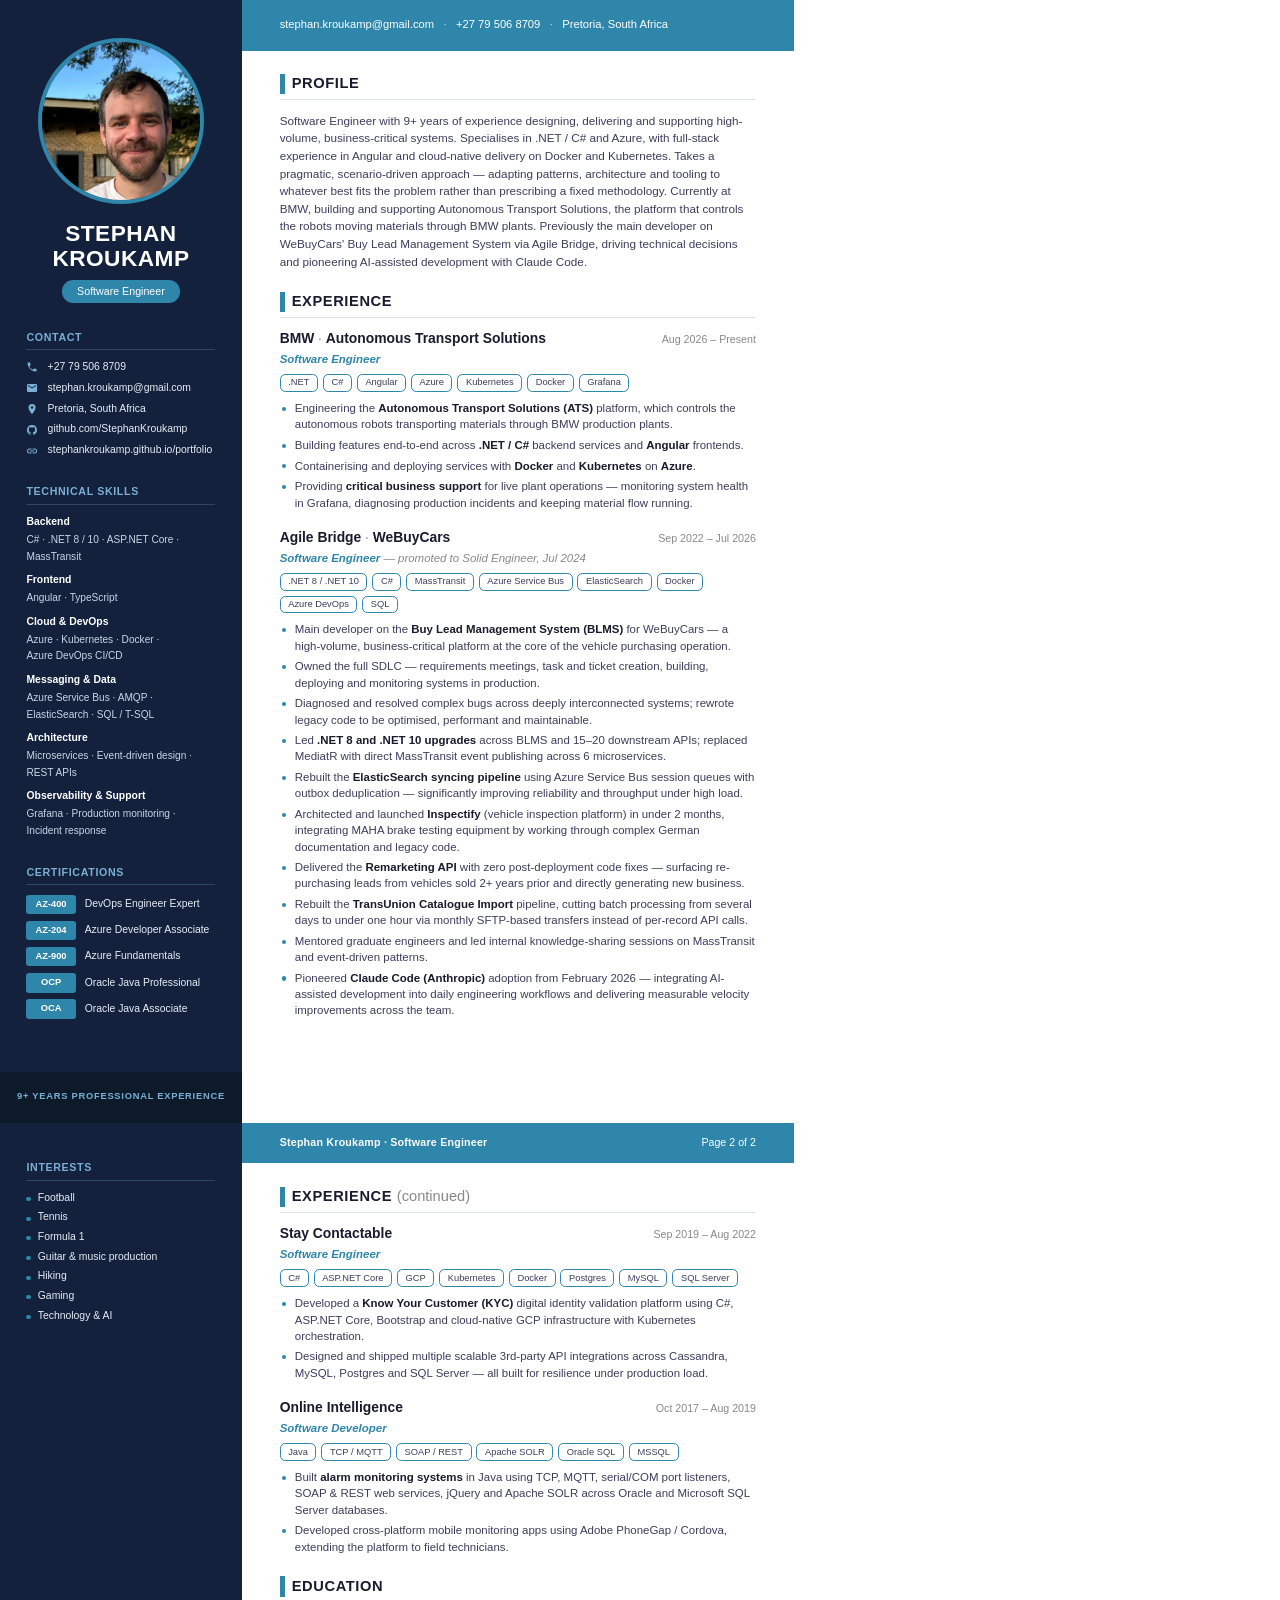
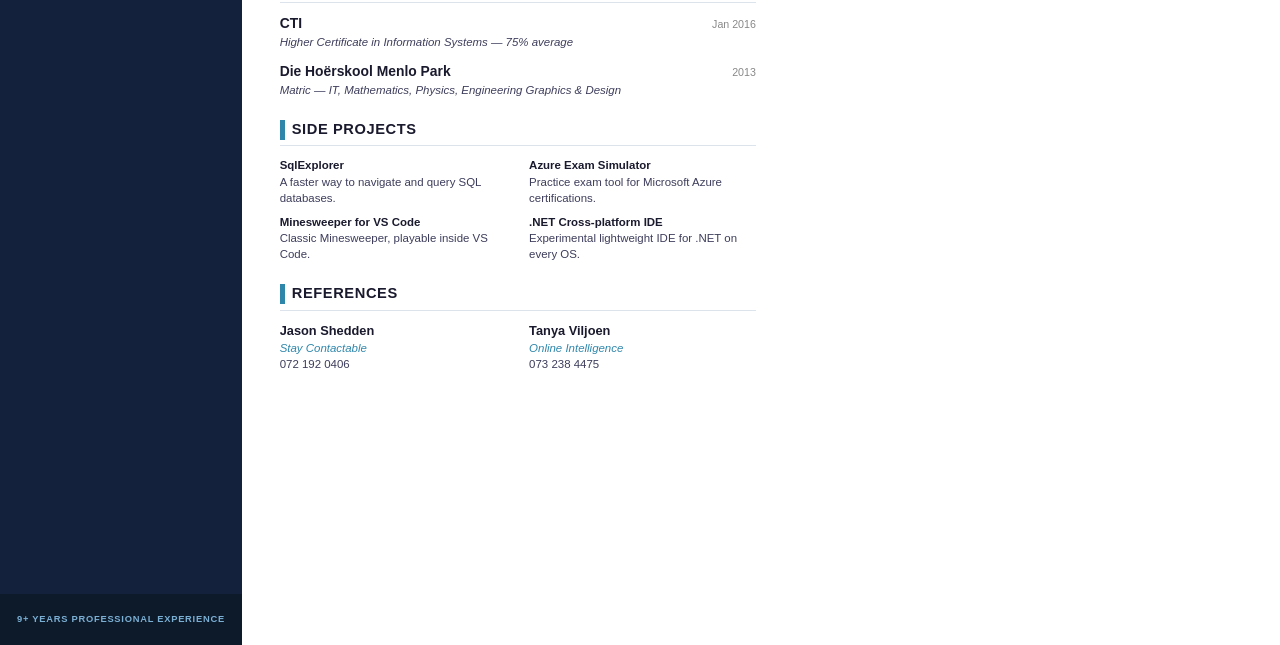
==== cv/cv.html @ 5bec6fa2 "Refresh CV PDF with BMW role and align site content - Rebuild the downloadable CV (2 pages, A4) from" ====
<!doctype html>
<html lang="en">
<head>
<meta charset="utf-8" />
<title>Stephan Kroukamp — CV</title>
<!--
  Source for ../Stephan_Kroukamp_CV.pdf — rebuild with ./build.sh (headless Chrome, A4, 2 pages).
-->
<style>
  @page { size: A4; margin: 0; }
  :root {
    --navy: #13213d;
    --navy-deep: #0c1a2a;
    --accent: #2e86ab;
    --accent-soft: #7bafd4;
    --ink: #1a1a2e;
    --text: #3d3d5c;
    --muted: #888;
    --rule: #dde3ea;
    --side-w: 64mm;
  }
  * { box-sizing: border-box; margin: 0; padding: 0; }
  html, body { background: #fff; }
  body {
    font-family: "Helvetica Neue", Helvetica, Arial, sans-serif;
    color: var(--text);
    font-size: 8.6pt;
    line-height: 1.42;
    -webkit-print-color-adjust: exact;
    print-color-adjust: exact;
  }

  .page {
    width: 210mm;
    height: 297mm;
    display: grid;
    grid-template-columns: var(--side-w) 1fr;
    overflow: hidden;
    page-break-after: always;
    break-after: page;
  }
  .page:last-child { page-break-after: auto; break-after: auto; }

  /* ---------- Sidebar ---------- */
  .side {
    background: var(--navy);
    color: #e6edf5;
    display: flex;
    flex-direction: column;
  }
  .side-inner { padding: 10mm 7mm 0; flex: 1; }
  .side-foot {
    background: var(--navy-deep);
    color: var(--accent-soft);
    font-weight: 700;
    font-size: 7pt;
    letter-spacing: .08em;
    text-align: center;
    padding: 5mm 4mm;
    text-transform: uppercase;
  }

  .photo {
    width: 44mm; height: 44mm;
    border-radius: 50%;
    border: 1.2mm solid var(--accent);
    overflow: hidden;
    margin: 0 auto 4.5mm;
  }
  .photo img { width: 100%; height: 100%; object-fit: cover; display: block; }

  .name {
    color: #fff;
    font-size: 17pt;
    font-weight: 700;
    line-height: 1.1;
    text-align: center;
    letter-spacing: .02em;
    text-transform: uppercase;
  }
  .pill {
    display: block;
    width: max-content;
    margin: 2.5mm auto 0;
    background: var(--accent);
    color: #fff;
    font-size: 8pt;
    padding: 1mm 4mm;
    border-radius: 3mm;
  }

  .side h2 {
    color: var(--accent-soft);
    font-size: 8pt;
    font-weight: 700;
    letter-spacing: .06em;
    text-transform: uppercase;
    border-bottom: .3mm solid #2f4466;
    padding-bottom: 1.2mm;
    margin: 7mm 0 2.6mm;
  }

  .contact { list-style: none; }
  .contact li {
    display: flex; align-items: center; gap: 2.4mm;
    font-size: 7.8pt;
    margin-bottom: 1.6mm;
    word-break: break-word;
  }
  .contact svg { width: 3.2mm; height: 3.2mm; flex: none; fill: var(--accent-soft); }
  .contact a { color: #e6edf5; text-decoration: none; }

  .skills { list-style: none; }
  .skills li { margin-bottom: 2.4mm; }
  .skills .k {
    display: block;
    color: #fff;
    font-weight: 700;
    font-size: 7.8pt;
    margin-bottom: .4mm;
  }
  .skills .v { font-size: 7.6pt; color: #c9d6e6; }
  .skills .v span { white-space: nowrap; }

  .certs { list-style: none; }
  .certs li { display: flex; align-items: center; gap: 2.4mm; margin-bottom: 1.8mm; font-size: 7.8pt; }
  .certs .code {
    flex: none;
    width: 13mm;
    text-align: center;
    background: var(--accent);
    color: #fff;
    font-weight: 700;
    font-size: 7pt;
    padding: .8mm 0;
    border-radius: .8mm;
  }

  .interests { list-style: none; }
  .interests li { font-size: 7.8pt; margin-bottom: 1.3mm; padding-left: 3mm; position: relative; }
  .interests li::before {
    content: ""; position: absolute; left: 0; top: 1.6mm;
    width: 1.1mm; height: 1.1mm; border-radius: 50%; background: var(--accent);
  }

  /* ---------- Main column ---------- */
  .main { display: flex; flex-direction: column; }
  .band {
    background: var(--accent);
    color: #fff;
    font-size: 8.4pt;
    padding: 4.6mm 10mm;
    display: flex; gap: 2.5mm; flex-wrap: wrap; align-items: center;
  }
  .band a { color: #fff; text-decoration: none; }
  .band .dot { opacity: .7; }
  .band.slim { justify-content: space-between; font-size: 8pt; padding: 3.4mm 10mm; }
  .band.slim strong { font-weight: 700; letter-spacing: .02em; }

  .content { padding: 6mm 10mm 8mm; flex: 1; }

  .content h2 {
    color: var(--ink);
    font-size: 11pt;
    font-weight: 700;
    letter-spacing: .04em;
    text-transform: uppercase;
    border-bottom: .3mm solid var(--rule);
    padding: 0 0 1.4mm 3.2mm;
    margin: 5.5mm 0 3mm;
    position: relative;
  }
  .content h2::before {
    content: ""; position: absolute; left: 0; top: .2mm; bottom: 1.4mm;
    width: 1.3mm; background: var(--accent);
  }
  .content > h2:first-child { margin-top: 0; }

  .lead { font-size: 8.8pt; line-height: 1.5; }

  .role { margin-bottom: 4.6mm; break-inside: avoid; }
  .role-head { display: flex; justify-content: space-between; align-items: baseline; gap: 4mm; }
  .role-head h3 { color: var(--ink); font-size: 10.4pt; font-weight: 700; }
  .role-head h3 .sep { color: var(--muted); font-weight: 400; margin: 0 1mm; }
  .when { color: var(--muted); font-size: 8pt; white-space: nowrap; }
  .title {
    color: var(--accent);
    font-weight: 700;
    font-style: italic;
    font-size: 8.6pt;
    margin: .6mm 0 1.8mm;
  }
  .title .promo { color: var(--muted); font-weight: 400; }

  .chips { list-style: none; display: flex; flex-wrap: wrap; gap: 1.3mm; margin-bottom: 2.2mm; }
  .chips li {
    font-size: 7pt;
    color: var(--text);
    border: .25mm solid var(--accent);
    border-radius: 1.4mm;
    padding: .3mm 2mm;
  }

  .bullets { list-style: none; }
  .bullets li { position: relative; padding-left: 4mm; margin-bottom: 1.15mm; }
  .bullets li::before {
    content: ""; position: absolute; left: .6mm; top: 1.75mm;
    width: 1.1mm; height: 1.1mm; border-radius: 50%; background: var(--accent);
  }
  .bullets strong { color: var(--ink); }

  .edu { margin-bottom: 3.2mm; }
  .edu .sub { font-style: italic; }

  .projects { list-style: none; display: grid; grid-template-columns: 1fr 1fr; gap: 2mm 6mm; }
  .projects strong { color: var(--ink); display: block; }

  .refs { display: grid; grid-template-columns: 1fr 1fr; gap: 6mm; }
  .refs h3 { color: var(--ink); font-size: 9.6pt; }
  .refs .org { color: var(--accent); font-style: italic; }
</style>
</head>
<body>

<!-- ======================= PAGE 1 ======================= -->
<section class="page">
  <aside class="side">
    <div class="side-inner">
      <div class="photo"><img src="../assets/me.jpg" alt="Stephan Kroukamp" /></div>
      <div class="name">Stephan<br />Kroukamp</div>
      <span class="pill">Software Engineer</span>

      <h2>Contact</h2>
      <ul class="contact">
        <li><svg viewBox="0 0 24 24"><path d="M6.6 10.8a15.1 15.1 0 0 0 6.6 6.6l2.2-2.2c.3-.3.7-.4 1-.2 1.1.4 2.3.6 3.6.6.6 0 1 .4 1 1V20c0 .6-.4 1-1 1A17 17 0 0 1 3 4c0-.6.4-1 1-1h3.5c.6 0 1 .4 1 1 0 1.3.2 2.5.6 3.6.1.3 0 .7-.2 1l-2.3 2.2z"/></svg><a href="tel:+27795068709">+27 79 506 8709</a></li>
        <li><svg viewBox="0 0 24 24"><path d="M20 4H4a2 2 0 0 0-2 2v12a2 2 0 0 0 2 2h16a2 2 0 0 0 2-2V6a2 2 0 0 0-2-2zm0 4-8 5-8-5V6l8 5 8-5v2z"/></svg><a href="mailto:stephan.kroukamp@gmail.com">stephan.kroukamp@gmail.com</a></li>
        <li><svg viewBox="0 0 24 24"><path d="M12 2a7 7 0 0 0-7 7c0 5.2 7 13 7 13s7-7.8 7-13a7 7 0 0 0-7-7zm0 9.5A2.5 2.5 0 1 1 12 6.5a2.5 2.5 0 0 1 0 5z"/></svg>Pretoria, South Africa</li>
        <li><svg viewBox="0 0 24 24"><path d="M12 2a10 10 0 0 0-3.2 19.5c.5.1.7-.2.7-.5v-1.7c-2.8.6-3.4-1.3-3.4-1.3-.4-1.2-1.1-1.5-1.1-1.5-.9-.6.1-.6.1-.6 1 .1 1.5 1 1.5 1 .9 1.6 2.4 1.1 2.9.8.1-.7.4-1.1.6-1.3-2.2-.3-4.6-1.1-4.6-5 0-1.1.4-2 1-2.7-.1-.3-.4-1.3.1-2.6 0 0 .8-.3 2.7 1a9.4 9.4 0 0 1 5 0c1.9-1.3 2.7-1 2.7-1 .5 1.4.2 2.4.1 2.6.6.7 1 1.6 1 2.7 0 3.9-2.3 4.7-4.6 5 .4.3.7.9.7 1.9V21c0 .3.2.6.7.5A10 10 0 0 0 12 2z"/></svg><a href="https://github.com/StephanKroukamp">github.com/StephanKroukamp</a></li>
        <li><svg viewBox="0 0 24 24"><path d="M3.9 12a3.1 3.1 0 0 1 3.1-3.1h4V7H7a5 5 0 0 0 0 10h4v-1.9H7A3.1 3.1 0 0 1 3.9 12zM8 13h8v-2H8v2zm9-6h-4v1.9h4a3.1 3.1 0 0 1 0 6.2h-4V17h4a5 5 0 0 0 0-10z"/></svg><a href="https://stephankroukamp.github.io/portfolio/">stephankroukamp.github.io/portfolio</a></li>
      </ul>

      <h2>Technical Skills</h2>
      <ul class="skills">
        <li><span class="k">Backend</span><span class="v"><span>C#</span> · <span>.NET 8 / 10</span> · <span>ASP.NET Core</span> · <span>MassTransit</span></span></li>
        <li><span class="k">Frontend</span><span class="v"><span>Angular</span> · <span>TypeScript</span></span></li>
        <li><span class="k">Cloud &amp; DevOps</span><span class="v"><span>Azure</span> · <span>Kubernetes</span> · <span>Docker</span> · <span>Azure DevOps CI/CD</span></span></li>
        <li><span class="k">Messaging &amp; Data</span><span class="v"><span>Azure Service Bus</span> · <span>AMQP</span> · <span>ElasticSearch</span> · <span>SQL / T-SQL</span></span></li>
        <li><span class="k">Architecture</span><span class="v"><span>Microservices</span> · <span>Event-driven design</span> · <span>REST APIs</span></span></li>
        <li><span class="k">Observability &amp; Support</span><span class="v"><span>Grafana</span> · <span>Production monitoring</span> · <span>Incident response</span></span></li>
      </ul>

      <h2>Certifications</h2>
      <ul class="certs">
        <li><span class="code">AZ-400</span>DevOps Engineer Expert</li>
        <li><span class="code">AZ-204</span>Azure Developer Associate</li>
        <li><span class="code">AZ-900</span>Azure Fundamentals</li>
        <li><span class="code">OCP</span>Oracle Java Professional</li>
        <li><span class="code">OCA</span>Oracle Java Associate</li>
      </ul>
    </div>
    <div class="side-foot">9+ years professional experience</div>
  </aside>

  <div class="main">
    <div class="band">
      <a href="mailto:stephan.kroukamp@gmail.com">stephan.kroukamp@gmail.com</a><span class="dot">·</span>
      <a href="tel:+27795068709">+27 79 506 8709</a><span class="dot">·</span>
      <span>Pretoria, South Africa</span>
    </div>

    <div class="content">
      <h2>Profile</h2>
      <p class="lead">
        Software Engineer with 9+ years of experience designing, delivering and supporting high-volume,
        business-critical systems. Specialises in .NET / C# and Azure, with full-stack experience in Angular
        and cloud-native delivery on Docker and Kubernetes. Takes a pragmatic, scenario-driven approach —
        adapting patterns, architecture and tooling to whatever best fits the problem rather than prescribing a
        fixed methodology. Currently at BMW, building and supporting Autonomous Transport Solutions, the
        platform that controls the robots moving materials through BMW plants. Previously the main developer
        on WeBuyCars' Buy Lead Management System via Agile Bridge, driving technical decisions and pioneering
        AI-assisted development with Claude Code.
      </p>

      <h2>Experience</h2>

      <article class="role">
        <div class="role-head">
          <h3>BMW<span class="sep">·</span>Autonomous Transport Solutions</h3>
          <span class="when">Aug 2026 – Present</span>
        </div>
        <p class="title">Software Engineer</p>
        <ul class="chips">
          <li>.NET</li><li>C#</li><li>Angular</li><li>Azure</li><li>Kubernetes</li><li>Docker</li><li>Grafana</li>
        </ul>
        <ul class="bullets">
          <li>Engineering the <strong>Autonomous Transport Solutions (ATS)</strong> platform, which controls the autonomous robots transporting materials through BMW production plants.</li>
          <li>Building features end-to-end across <strong>.NET / C#</strong> backend services and <strong>Angular</strong> frontends.</li>
          <li>Containerising and deploying services with <strong>Docker</strong> and <strong>Kubernetes</strong> on <strong>Azure</strong>.</li>
          <li>Providing <strong>critical business support</strong> for live plant operations — monitoring system health in Grafana, diagnosing production incidents and keeping material flow running.</li>
        </ul>
      </article>

      <article class="role">
        <div class="role-head">
          <h3>Agile Bridge<span class="sep">·</span>WeBuyCars</h3>
          <span class="when">Sep 2022 – Jul 2026</span>
        </div>
        <p class="title">Software Engineer <span class="promo">— promoted to Solid Engineer, Jul 2024</span></p>
        <ul class="chips">
          <li>.NET 8 / .NET 10</li><li>C#</li><li>MassTransit</li><li>Azure Service Bus</li>
          <li>ElasticSearch</li><li>Docker</li><li>Azure DevOps</li><li>SQL</li>
        </ul>
        <ul class="bullets">
          <li>Main developer on the <strong>Buy Lead Management System (BLMS)</strong> for WeBuyCars — a high-volume, business-critical platform at the core of the vehicle purchasing operation.</li>
          <li>Owned the full SDLC — requirements meetings, task and ticket creation, building, deploying and monitoring systems in production.</li>
          <li>Diagnosed and resolved complex bugs across deeply interconnected systems; rewrote legacy code to be optimised, performant and maintainable.</li>
          <li>Led <strong>.NET 8 and .NET 10 upgrades</strong> across BLMS and 15–20 downstream APIs; replaced MediatR with direct MassTransit event publishing across 6 microservices.</li>
          <li>Rebuilt the <strong>ElasticSearch syncing pipeline</strong> using Azure Service Bus session queues with outbox deduplication — significantly improving reliability and throughput under high load.</li>
          <li>Architected and launched <strong>Inspectify</strong> (vehicle inspection platform) in under 2 months, integrating MAHA brake testing equipment by working through complex German documentation and legacy code.</li>
          <li>Delivered the <strong>Remarketing API</strong> with zero post-deployment code fixes — surfacing re-purchasing leads from vehicles sold 2+ years prior and directly generating new business.</li>
          <li>Rebuilt the <strong>TransUnion Catalogue Import</strong> pipeline, cutting batch processing from several days to under one hour via monthly SFTP-based transfers instead of per-record API calls.</li>
          <li>Mentored graduate engineers and led internal knowledge-sharing sessions on MassTransit and event-driven patterns.</li>
          <li>Pioneered <strong>Claude Code (Anthropic)</strong> adoption from February 2026 — integrating AI-assisted development into daily engineering workflows and delivering measurable velocity improvements across the team.</li>
        </ul>
      </article>
    </div>
  </div>
</section>

<!-- ======================= PAGE 2 ======================= -->
<section class="page">
  <aside class="side">
    <div class="side-inner">
      <h2 style="margin-top:0">Interests</h2>
      <ul class="interests">
        <li>Football</li>
        <li>Tennis</li>
        <li>Formula 1</li>
        <li>Guitar &amp; music production</li>
        <li>Hiking</li>
        <li>Gaming</li>
        <li>Technology &amp; AI</li>
      </ul>
    </div>
    <div class="side-foot">9+ years professional experience</div>
  </aside>

  <div class="main">
    <div class="band slim">
      <strong>Stephan Kroukamp · Software Engineer</strong>
      <span>Page 2 of 2</span>
    </div>

    <div class="content">
      <h2>Experience <span style="color:var(--muted);font-weight:400;text-transform:none;letter-spacing:0">(continued)</span></h2>

      <article class="role">
        <div class="role-head">
          <h3>Stay Contactable</h3>
          <span class="when">Sep 2019 – Aug 2022</span>
        </div>
        <p class="title">Software Engineer</p>
        <ul class="chips">
          <li>C#</li><li>ASP.NET Core</li><li>GCP</li><li>Kubernetes</li><li>Docker</li>
          <li>Postgres</li><li>MySQL</li><li>SQL Server</li>
        </ul>
        <ul class="bullets">
          <li>Developed a <strong>Know Your Customer (KYC)</strong> digital identity validation platform using C#, ASP.NET Core, Bootstrap and cloud-native GCP infrastructure with Kubernetes orchestration.</li>
          <li>Designed and shipped multiple scalable 3rd-party API integrations across Cassandra, MySQL, Postgres and SQL Server — all built for resilience under production load.</li>
        </ul>
      </article>

      <article class="role">
        <div class="role-head">
          <h3>Online Intelligence</h3>
          <span class="when">Oct 2017 – Aug 2019</span>
        </div>
        <p class="title">Software Developer</p>
        <ul class="chips">
          <li>Java</li><li>TCP / MQTT</li><li>SOAP / REST</li><li>Apache SOLR</li><li>Oracle SQL</li><li>MSSQL</li>
        </ul>
        <ul class="bullets">
          <li>Built <strong>alarm monitoring systems</strong> in Java using TCP, MQTT, serial/COM port listeners, SOAP &amp; REST web services, jQuery and Apache SOLR across Oracle and Microsoft SQL Server databases.</li>
          <li>Developed cross-platform mobile monitoring apps using Adobe PhoneGap / Cordova, extending the platform to field technicians.</li>
        </ul>
      </article>

      <h2>Education</h2>
      <div class="edu">
        <div class="role-head"><h3>CTI</h3><span class="when">Jan 2016</span></div>
        <p class="sub">Higher Certificate in Information Systems — 75% average</p>
      </div>
      <div class="edu">
        <div class="role-head"><h3>Die Hoërskool Menlo Park</h3><span class="when">2013</span></div>
        <p class="sub">Matric — IT, Mathematics, Physics, Engineering Graphics &amp; Design</p>
      </div>

      <h2>Side Projects</h2>
      <ul class="projects">
        <li><strong>SqlExplorer</strong>A faster way to navigate and query SQL databases.</li>
        <li><strong>Azure Exam Simulator</strong>Practice exam tool for Microsoft Azure certifications.</li>
        <li><strong>Minesweeper for VS Code</strong>Classic Minesweeper, playable inside VS Code.</li>
        <li><strong>.NET Cross-platform IDE</strong>Experimental lightweight IDE for .NET on every OS.</li>
      </ul>

      <h2>References</h2>
      <div class="refs">
        <div>
          <h3>Jason Shedden</h3>
          <p class="org">Stay Contactable</p>
          <p>072 192 0406</p>
        </div>
        <div>
          <h3>Tanya Viljoen</h3>
          <p class="org">Online Intelligence</p>
          <p>073 238 4475</p>
        </div>
      </div>
    </div>
  </div>
</section>

</body>
</html>
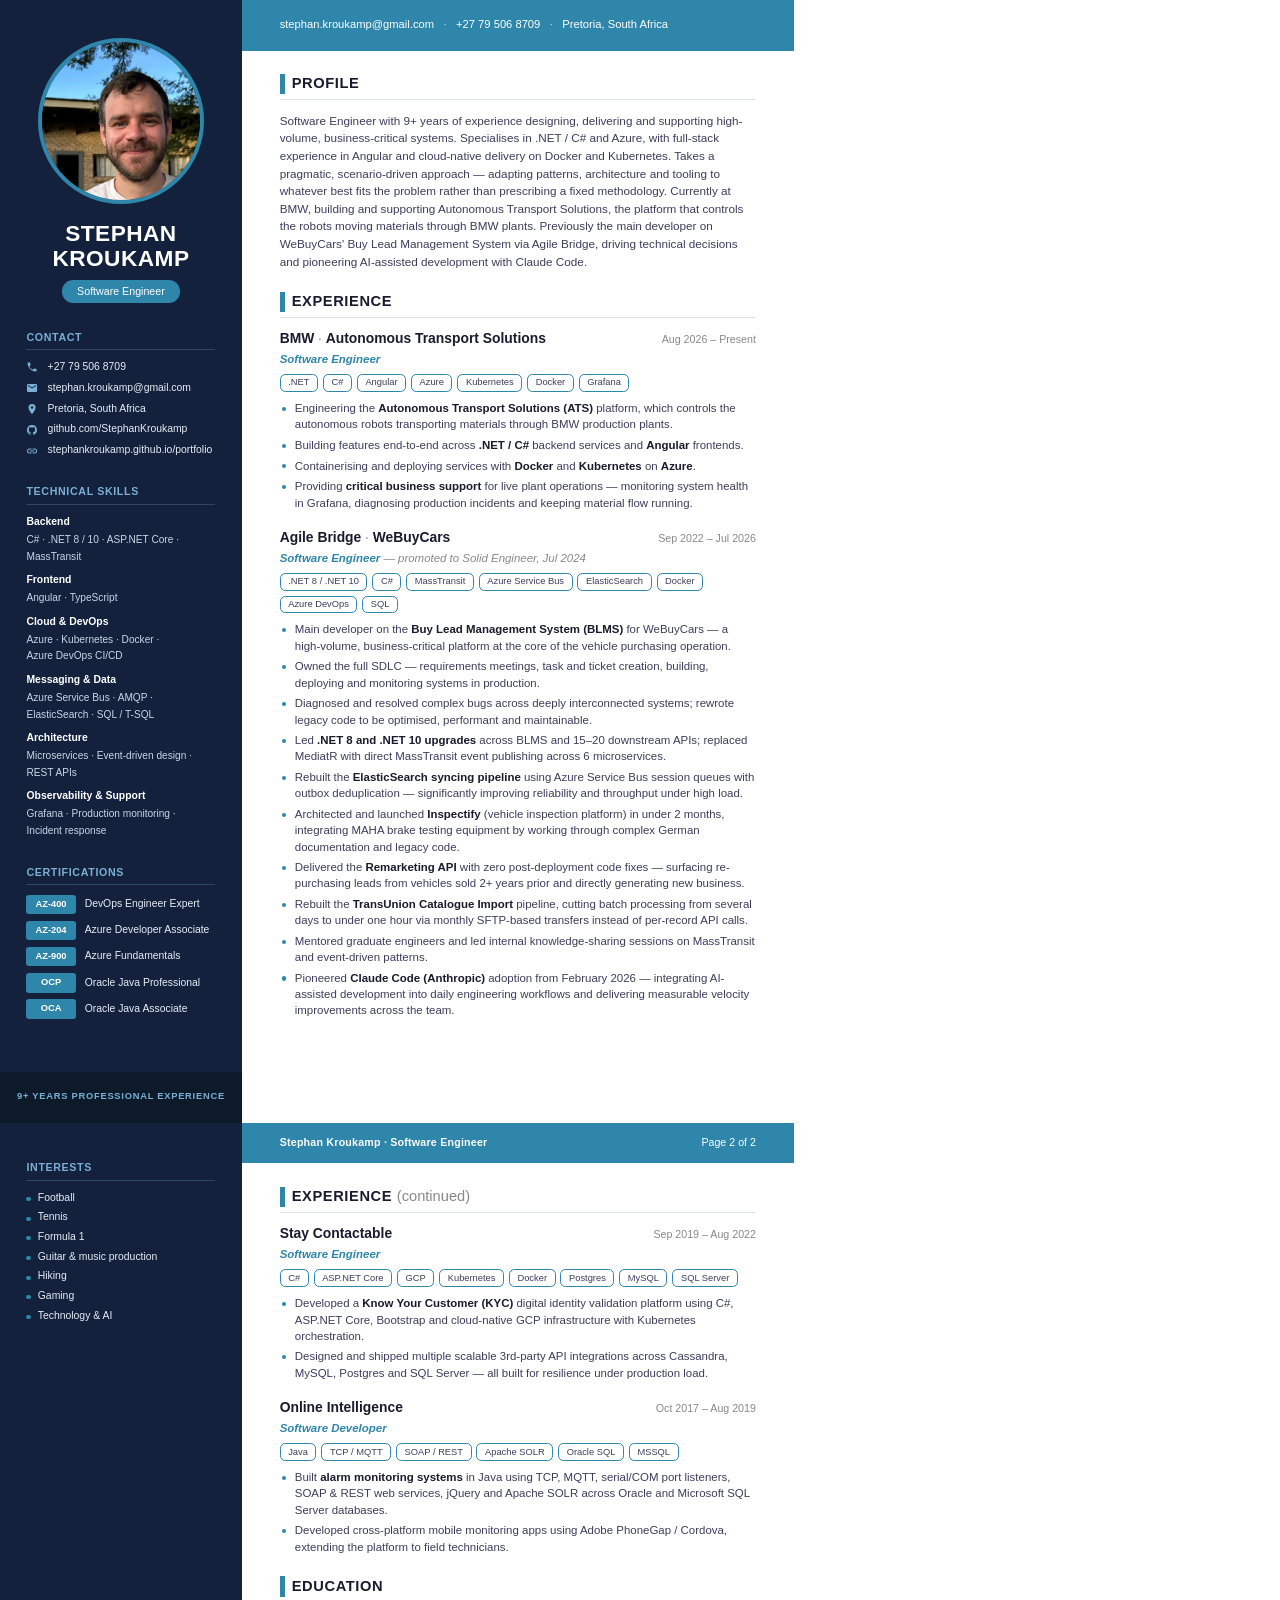
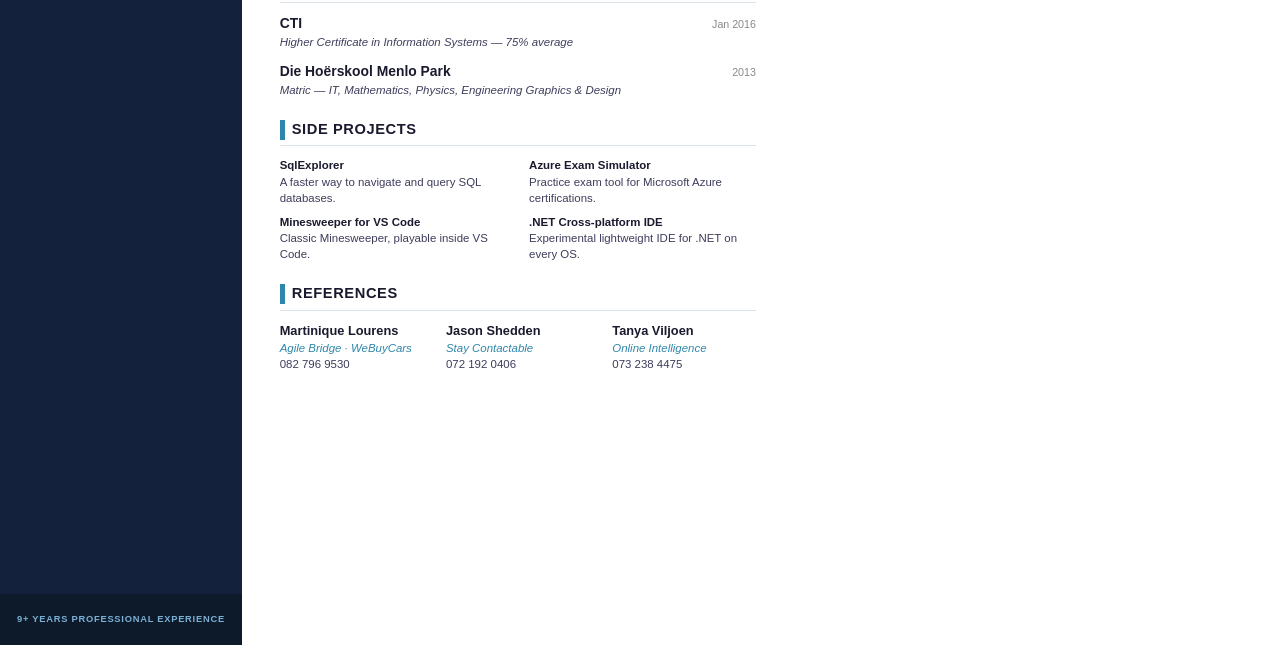
==== commit f207e881: "Add Martinique Lourens (Agile Bridge / WeBuyCars) as a reference Added to the site references and th" ====
--- a/cv/cv.html
+++ b/cv/cv.html
@@ -215,7 +215,7 @@
   .projects { list-style: none; display: grid; grid-template-columns: 1fr 1fr; gap: 2mm 6mm; }
   .projects strong { color: var(--ink); display: block; }
 
-  .refs { display: grid; grid-template-columns: 1fr 1fr; gap: 6mm; }
+  .refs { display: grid; grid-template-columns: repeat(3, 1fr); gap: 6mm; }
   .refs h3 { color: var(--ink); font-size: 9.6pt; }
   .refs .org { color: var(--accent); font-style: italic; }
 </style>
@@ -406,6 +406,11 @@
       <h2>References</h2>
       <div class="refs">
         <div>
+          <h3>Martinique Lourens</h3>
+          <p class="org">Agile Bridge · WeBuyCars</p>
+          <p>082 796 9530</p>
+        </div>
+        <div>
           <h3>Jason Shedden</h3>
           <p class="org">Stay Contactable</p>
           <p>072 192 0406</p>
